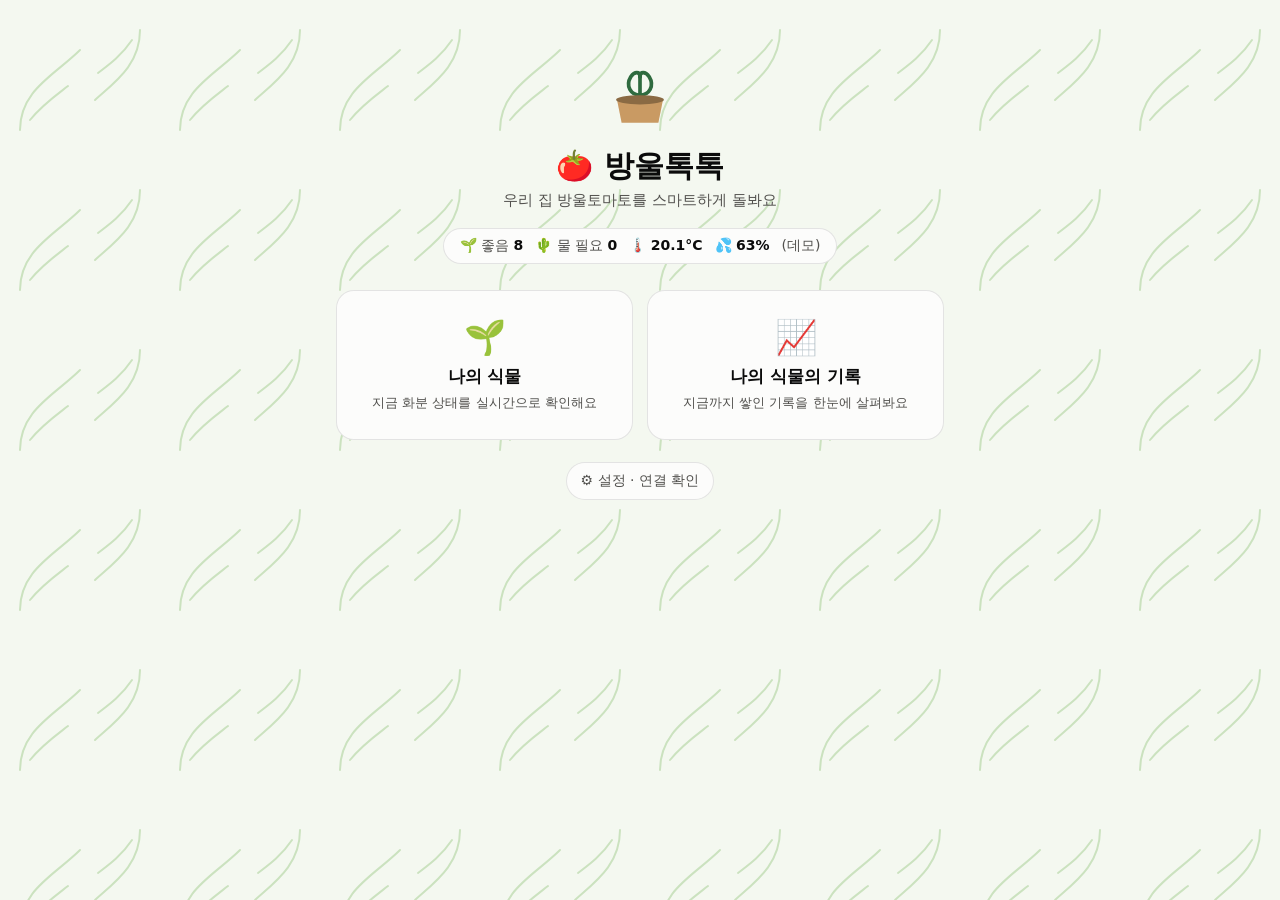
==== index.html @ c8c1d6bd "Add files via upload" ====
<!DOCTYPE html>
<html lang="ko">
<head>
<meta charset="UTF-8">
<meta name="viewport" content="width=device-width, initial-scale=1.0, viewport-fit=cover">
<title>방울톡톡</title>
<meta name="theme-color" content="#2f6b3f">
<link rel="manifest" href="manifest.json">
<link rel="icon" href="icons/icon-192.png">
<link rel="apple-touch-icon" href="icons/apple-touch-icon.png">
<meta name="apple-mobile-web-app-capable" content="yes">
<meta name="mobile-web-app-capable" content="yes">
<meta name="apple-mobile-web-app-title" content="방울톡톡">
<link rel="stylesheet" href="style.css">
</head>
<body>

<div class="home-wrap">
  <div class="home-hero">
    <svg viewBox="0 0 100 100" fill="none" aria-hidden="true">
      <path d="M50 60 C40 60 34 50 40 40 C44 34 50 34 50 40" stroke="#2f6b3f" stroke-width="4" stroke-linecap="round"/>
      <path d="M50 60 C60 60 66 50 60 40 C56 34 50 34 50 40" stroke="#2f6b3f" stroke-width="4" stroke-linecap="round"/>
      <line x1="50" y1="40" x2="50" y2="65" stroke="#2f6b3f" stroke-width="4" stroke-linecap="round"/>
      <path d="M25 65 L75 65 L70 90 L30 90 Z" fill="#c99a63"/>
      <ellipse cx="50" cy="65" rx="26" ry="5" fill="#8a6a43"/>
    </svg>
    <h1>🍅 방울톡톡</h1>
    <p class="home-tagline">우리 집 방울토마토를 스마트하게 돌봐요</p>
  </div>

  <a class="home-summary" id="homeSummary" href="plant.html">화분 상태 불러오는 중...</a>

  <div class="home-nav">
    <a class="nav-card" href="plant.html">
      <div class="nav-card-icon">🌱</div>
      <div class="nav-card-title">나의 식물</div>
      <div class="nav-card-desc">지금 화분 상태를 실시간으로 확인해요</div>
    </a>
    <a class="nav-card" href="records.html">
      <div class="nav-card-icon">📈</div>
      <div class="nav-card-title">나의 식물의 기록</div>
      <div class="nav-card-desc">지금까지 쌓인 기록을 한눈에 살펴봐요</div>
    </a>
  </div>

  <div class="home-footer-links">
    <a class="pill-link" href="settings.html">⚙️ 설정 · 연결 확인</a>
  </div>
</div>

<script src="config.js"></script>
<script src="data.js"></script>
<script>
async function loadSummary() {
  let data, demo = false;
  try { data = await fetchLatestByPot(); }
  catch (e) { data = getDemoLatest(); demo = true; }

  const counts = { dry: [], optimal: [], wet: [] };
  POT_IDS.forEach((id) => {
    const key = classifyMoisture(data[id]?.soil);
    if (counts[key]) counts[key].push(id);
  });

  const parts = [`🌱 좋음 <b>${counts.optimal.length}</b>`];
  parts.push(counts.dry.length ? `🌵 물 필요 <b>${counts.dry.join(", ")}</b>` : `🌵 물 필요 <b>0</b>`);
  if (counts.wet.length) parts.push(`💧 너무 많음 <b>${counts.wet.join(", ")}</b>`);
  const env = data._env || {};
  if (env.temp != null) parts.push(`🌡️ <b>${env.temp.toFixed(1)}°C</b>`);
  if (env.humidity != null) parts.push(`💦 <b>${env.humidity.toFixed(0)}%</b>`);
  if (demo) parts.push(`<span>(데모)</span>`);
  document.getElementById("homeSummary").innerHTML = parts.map((p) => `<span>${p}</span>`).join("");
}
startAutoRefresh(loadSummary);
</script>
</body>
</html>
---- style.css ----
/* ============================================================
   방울톡톡 공통 스타일 (모든 화면이 함께 사용)
   ============================================================ */
:root {
  --surface: #fcfcfb;
  --page: #f4f8f0;
  --ink: #0b0b0b;
  --ink-2: #52514e;
  --ink-3: #898781;
  --line: #e6e5df;
  --border: rgba(11, 11, 11, 0.10);

  --brand: #2f6b3f;
  --brand-soft: #eaf5e6;

  --good: #0ca30c;     --good-bg: #eaf7ea;     --good-ink: #006300;
  --serious: #ec835a;  --serious-bg: #fdf0ea;  --serious-ink: #a64a22;
  --critical: #d03b3b; --critical-bg: #fdeceb; --critical-ink: #b02a2a;
  --warning: #fab219;  --warning-bg: #fff6e0;  --warning-ink: #8a5a00;
}

* { box-sizing: border-box; }
html, body { margin: 0; padding: 0; }

body {
  font-family: "Pretendard", "Apple SD Gothic Neo", "Malgun Gothic", system-ui, sans-serif;
  color: var(--ink);
  background: var(--page);
  min-height: 100vh;
  -webkit-tap-highlight-color: transparent;
}

/* 은은한 잎사귀 무늬 배경 */
body::before {
  content: "";
  position: fixed;
  inset: 0;
  z-index: -1;
  background-color: var(--page);
  background-image: url("data:image/svg+xml,%3Csvg xmlns='http://www.w3.org/2000/svg' width='160' height='160' viewBox='0 0 160 160'%3E%3Cg fill='none' stroke='%23c7dfba' stroke-width='2' stroke-linecap='round'%3E%3Cpath d='M20 130 C20 90 55 75 80 50'/%3E%3Cpath d='M30 120 C42 105 55 96 68 86'/%3E%3Cpath d='M140 30 C140 65 115 82 95 100'/%3E%3Cpath d='M132 40 C122 55 110 64 98 73'/%3E%3C/g%3E%3C/svg%3E");
  background-size: 160px 160px;
  opacity: 0.9;
}

a { color: inherit; text-decoration: none; }
button { font: inherit; }

.page-wrap {
  max-width: 1100px;
  margin: 0 auto;
  padding: max(16px, env(safe-area-inset-top)) 16px max(24px, env(safe-area-inset-bottom));
}

/* ---------- 상단 바 ---------- */
.top-bar {
  display: flex;
  align-items: center;
  justify-content: space-between;
  gap: 10px;
  margin-bottom: 10px;
}

.pill-link {
  display: inline-flex;
  align-items: center;
  gap: 4px;
  font-size: 14px;
  color: var(--ink-2);
  border: 1px solid var(--border);
  background: var(--surface);
  padding: 8px 14px;
  border-radius: 20px;
  min-height: 38px;
}
.pill-link:hover { background: var(--brand-soft); }

h1 { margin: 0 0 4px; font-size: 24px; }
.desc { color: var(--ink-2); font-size: 14px; margin: 0 0 14px; }

/* ---------- 홈 ---------- */
.home-wrap {
  max-width: 640px;
  margin: 0 auto;
  padding: max(40px, env(safe-area-inset-top)) 16px 32px;
  text-align: center;
}
.home-hero svg { width: 92px; height: 92px; }
.home-hero h1 { font-size: 30px; margin: 10px 0 4px; }
.home-tagline { color: var(--ink-2); font-size: 15px; margin: 0 0 18px; }

.home-summary {
  display: inline-flex;
  flex-wrap: wrap;
  justify-content: center;
  gap: 6px 12px;
  font-size: 14px;
  background: var(--surface);
  border: 1px solid var(--border);
  border-radius: 999px;
  padding: 8px 16px;
  margin-bottom: 26px;
  color: var(--ink-2);
}
.home-summary b { color: var(--ink); }

.home-nav { display: grid; grid-template-columns: 1fr 1fr; gap: 14px; }

.nav-card {
  display: block;
  background: var(--surface);
  border: 1px solid var(--border);
  border-radius: 18px;
  padding: 26px 18px;
  transition: transform .15s ease, box-shadow .15s ease;
}
.nav-card:hover { transform: translateY(-2px); box-shadow: 0 8px 20px rgba(47,107,63,.12); }
.nav-card-icon { font-size: 34px; margin-bottom: 8px; }
.nav-card-title { font-size: 17px; font-weight: 700; margin-bottom: 6px; }
.nav-card-desc { font-size: 13px; color: var(--ink-2); line-height: 1.45; }

.home-footer-links { margin-top: 22px; }

/* ---------- 상태 표시줄 ---------- */
.status-bar {
  display: flex;
  flex-wrap: wrap;
  align-items: center;
  gap: 6px 12px;
  font-size: 13px;
  color: var(--ink-2);
  background: var(--surface);
  border: 1px solid var(--border);
  border-radius: 12px;
  padding: 10px 12px;
  margin-bottom: 12px;
}
.status-dot { display: inline-block; width: 9px; height: 9px; border-radius: 50%; margin-right: 6px; background: #bbb; vertical-align: 1px; }
.status-dot.live { background: var(--good); }
.status-dot.demo { background: var(--warning); }
.status-dot.error { background: var(--critical); }

.btn {
  border: 1px solid var(--border);
  background: var(--surface);
  border-radius: 10px;
  padding: 8px 14px;
  min-height: 38px;
  font-size: 14px;
  cursor: pointer;
  color: var(--ink);
}
.btn:hover { background: var(--brand-soft); }
.btn.primary { background: var(--brand); color: #fff; border-color: var(--brand); }
.btn.primary:hover { background: #255732; }
.btn.active { background: var(--brand); color: #fff; border-color: var(--brand); }
.status-bar .btn { margin-left: auto; padding: 6px 12px; min-height: 34px; font-size: 13px; }

/* ---------- 알림 배너 ---------- */
.alerts { display: grid; gap: 8px; margin-bottom: 12px; }
.alert {
  border-radius: 12px;
  padding: 12px 14px;
  font-size: 14px;
  line-height: 1.45;
  border: 1px solid transparent;
}
.alert b { font-weight: 700; }
.alert.critical { background: var(--critical-bg); color: var(--critical-ink); border-color: #f5c9c6; }
.alert.serious  { background: var(--serious-bg);  color: var(--serious-ink);  border-color: #f6d3c4; }
.alert.good     { background: var(--good-bg);     color: var(--good-ink);     border-color: #c9e9c9; }
.alert.warning  { background: var(--warning-bg);  color: var(--warning-ink);  border-color: #f6e0a8; }

/* ---------- 범례 ---------- */
.legend { display: flex; flex-wrap: wrap; gap: 6px 14px; margin: 0 0 14px; font-size: 12px; color: var(--ink-2); }
.legend span { display: flex; align-items: center; gap: 5px; }
.legend i { width: 10px; height: 10px; border-radius: 3px; display: inline-block; }

/* ---------- 나의 식물: 화분 카드 ---------- */
.grid { display: grid; grid-template-columns: repeat(auto-fill, minmax(220px, 1fr)); gap: 12px; }

.card {
  background: var(--surface);
  border: 1px solid var(--border);
  border-radius: 16px;
  padding: 14px;
  text-align: center;
}
.card.dry { border-color: #f1b9b5; box-shadow: 0 0 0 1px #f1b9b5 inset; }

.card-top { display: flex; flex-wrap: wrap; justify-content: space-between; align-items: center; gap: 4px; text-align: left; }
.pot-id { font-size: 17px; font-weight: 700; }
.group-tag { font-size: 11px; color: var(--ink-2); background: var(--brand-soft); padding: 2px 8px; border-radius: 10px; white-space: nowrap; }

.gauge { width: 100%; max-width: 130px; height: auto; display: block; margin: 6px auto 2px; }
.gauge-value { font-size: 22px; font-weight: 700; fill: var(--ink); }
.gauge-unit { font-size: 12px; font-weight: 600; fill: var(--ink-2); }
.gauge-sub { font-size: 10px; fill: var(--ink-3); }

.status-badge { display: inline-block; font-size: 12.5px; font-weight: 700; padding: 4px 10px; border-radius: 12px; margin: 4px 0 8px; }
.status-badge.dry { color: var(--critical-ink); background: var(--critical-bg); }
.status-badge.optimal { color: var(--good-ink); background: var(--good-bg); }
.status-badge.wet { color: var(--serious-ink); background: var(--serious-bg); }
.status-badge.unknown { color: var(--ink-3); background: #f2f1ee; }

.sub-values { display: flex; justify-content: center; flex-wrap: wrap; gap: 2px 10px; font-size: 12px; color: var(--ink-2); margin-bottom: 6px; }

.meta-row {
  display: flex;
  flex-wrap: wrap;
  justify-content: space-between;
  gap: 2px 8px;
  font-size: 12px;
  color: var(--ink-2);
  border-top: 1px solid var(--line);
  padding-top: 8px;
  text-align: left;
}
.meta-row .pumping { color: #1c5cab; font-weight: 700; }
.meta-row .old { color: var(--critical-ink); font-weight: 700; }

/* ---------- 기록 화면 ---------- */
.range-toggle { display: flex; flex-wrap: wrap; gap: 8px; margin-bottom: 14px; }
.records-grid { display: grid; grid-template-columns: repeat(auto-fill, minmax(290px, 1fr)); gap: 12px; margin-bottom: 20px; }
.record-card { background: var(--surface); border: 1px solid var(--border); border-radius: 16px; padding: 14px; }
.record-card-top { display: flex; justify-content: space-between; align-items: center; margin-bottom: 6px; gap: 6px; }

.chart-box { position: relative; }
.trend { width: 100%; height: auto; display: block; touch-action: pan-y; }
.axis-label { font-size: 9px; fill: var(--ink-3); }
.chart-empty { height: 120px; display: flex; align-items: center; justify-content: center; color: var(--ink-3); font-size: 13px; }
.chart-tip {
  position: absolute;
  top: -6px;
  background: var(--ink);
  color: #fff;
  font-size: 12px;
  padding: 4px 8px;
  border-radius: 6px;
  white-space: nowrap;
  pointer-events: none;
}

.stat-row { display: grid; grid-template-columns: repeat(4, 1fr); gap: 4px; font-size: 12px; color: var(--ink-2); border-top: 1px solid var(--line); margin-top: 8px; padding-top: 8px; text-align: center; }
.stat-row b { display: block; color: var(--ink); font-size: 14px; margin-top: 2px; }

.table-wrap { overflow-x: auto; -webkit-overflow-scrolling: touch; border-radius: 12px; border: 1px solid var(--border); }
table.data-table { width: 100%; border-collapse: collapse; background: var(--surface); font-size: 13px; }
table.data-table th, table.data-table td { padding: 8px 10px; border-bottom: 1px solid var(--line); text-align: left; white-space: nowrap; font-variant-numeric: tabular-nums; }
table.data-table th { color: var(--ink-2); font-weight: 600; background: var(--brand-soft); }

/* ---------- 설정 화면 ---------- */
.panel { background: var(--surface); border: 1px solid var(--border); border-radius: 16px; padding: 16px; margin-bottom: 14px; }
.panel h2 { font-size: 17px; margin: 0 0 4px; }
.panel .hint { font-size: 13px; color: var(--ink-2); margin: 0 0 14px; line-height: 1.5; }
.field { display: grid; grid-template-columns: 1fr auto; align-items: center; gap: 10px; padding: 10px 0; border-top: 1px solid var(--line); }
.field:first-of-type { border-top: none; }
.field label { font-size: 14px; font-weight: 600; }
.field small { display: block; font-weight: 400; color: var(--ink-3); font-size: 12px; margin-top: 2px; }
.field input, .field select {
  width: 110px;
  font: inherit;
  font-size: 16px;   /* 16px 미만이면 아이폰이 확대해버림 */
  padding: 8px 10px;
  border: 1px solid var(--border);
  border-radius: 10px;
  background: #fff;
  text-align: right;
}
.btn-row { display: flex; flex-wrap: wrap; gap: 8px; margin-top: 12px; align-items: center; }
.saved-msg { font-size: 13px; color: var(--good-ink); }
.kv { display: grid; grid-template-columns: auto 1fr; gap: 6px 14px; font-size: 13px; margin: 10px 0; }
.kv dt { color: var(--ink-2); }
.kv dd { margin: 0; font-weight: 600; word-break: break-all; }
.steps { margin: 6px 0 0; padding-left: 20px; font-size: 14px; line-height: 1.7; }

footer { margin: 22px auto 0; font-size: 12px; color: var(--ink-3); text-align: center; }


/* ---------- 환경(온도·습도·햇빛) ---------- */
.env-tiles { display: grid; grid-template-columns: repeat(4, 1fr); gap: 10px; margin-bottom: 14px; }
.env-tile { background: var(--surface); border: 1px solid var(--border); border-radius: 14px; padding: 12px 14px; }
.env-label { font-size: 12.5px; color: var(--ink-2); }
.env-value { font-size: 24px; font-weight: 700; margin-top: 2px; }
.env-value small { font-size: 13px; font-weight: 600; color: var(--ink-2); margin-left: 2px; }
.env-sub { font-size: 11.5px; color: var(--ink-3); margin-top: 2px; }

.section-title { font-size: 18px; margin: 26px 0 4px; }
.jump-links { display: flex; flex-wrap: wrap; gap: 8px; margin-bottom: 12px; }
.env-grid { display: grid; grid-template-columns: repeat(auto-fill, minmax(290px, 1fr)); gap: 12px; margin-bottom: 20px; }
.chart-legend { display: flex; flex-wrap: wrap; gap: 4px 12px; font-size: 12px; color: var(--ink-2); margin: 0 0 4px; }
.chart-legend i { display: inline-block; width: 12px; height: 3px; border-radius: 2px; vertical-align: middle; margin-right: 4px; }
.chart-current { font-size: 13px; color: var(--ink-2); }
.chart-current b { color: var(--ink); font-size: 15px; }
.tip-key { display: inline-block; width: 8px; height: 8px; border-radius: 2px; margin-right: 5px; }
.tip-time { color: #c3c2b7; font-size: 11px; }

@media (max-width: 760px) {
  .env-tiles { grid-template-columns: 1fr 1fr; }
}

/* ---------- 휴대폰 ---------- */
@media (max-width: 560px) {
  h1 { font-size: 21px; }
  .home-nav { grid-template-columns: 1fr; }
  .nav-card { padding: 20px 16px; display: grid; grid-template-columns: auto 1fr; text-align: left; gap: 2px 14px; align-items: center; }
  .nav-card-icon { grid-row: span 2; margin: 0; font-size: 30px; }
  .nav-card-title { margin: 0; }
  .grid { grid-template-columns: 1fr 1fr; gap: 10px; }
  .card { padding: 12px 10px; }
  .group-tag { font-size: 10px; padding: 2px 6px; }
  .gauge { max-width: 112px; }
  .records-grid { grid-template-columns: 1fr; }
}
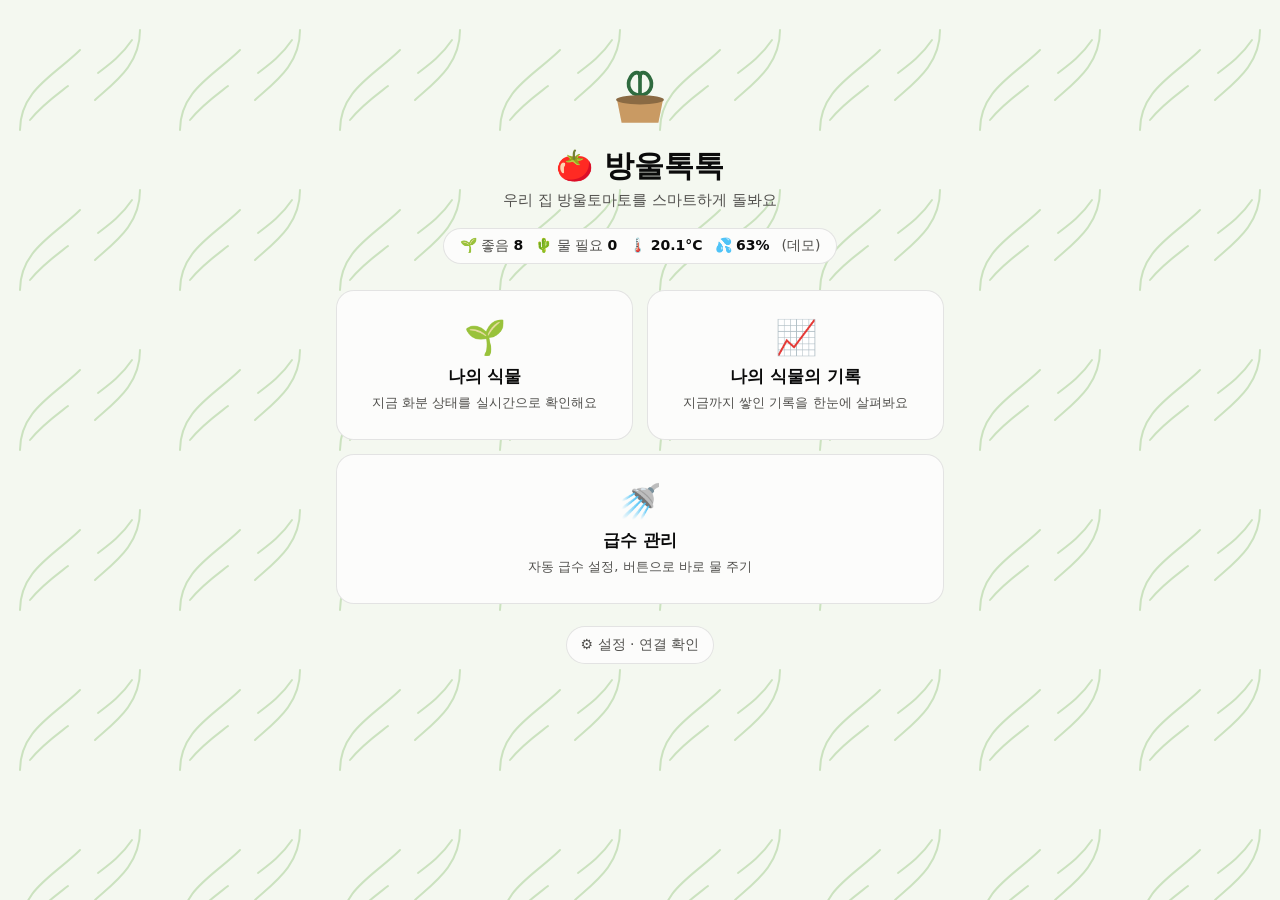
==== commit a3b3b74e: "Add files via upload" ====
--- a/index.html
+++ b/index.html
@@ -41,6 +41,11 @@
       <div class="nav-card-title">나의 식물의 기록</div>
       <div class="nav-card-desc">지금까지 쌓인 기록을 한눈에 살펴봐요</div>
     </a>
+    <a class="nav-card" href="water.html" style="grid-column: 1 / -1">
+      <div class="nav-card-icon">🚿</div>
+      <div class="nav-card-title">급수 관리</div>
+      <div class="nav-card-desc">자동 급수 설정, 버튼으로 바로 물 주기</div>
+    </a>
   </div>
 
   <div class="home-footer-links">
--- a/style.css
+++ b/style.css
@@ -20,6 +20,7 @@
 }
 
 * { box-sizing: border-box; }
+[hidden] { display: none !important; }
 html, body { margin: 0; padding: 0; }
 
 body {
@@ -311,3 +312,89 @@
   .gauge { max-width: 112px; }
   .records-grid { grid-template-columns: 1fr; }
 }
+
+/* ---------- 급수 관리 ---------- */
+.key-row { display: flex; flex-wrap: wrap; gap: 8px; align-items: center; }
+.key-row input {
+  flex: 1 1 200px; font: inherit; font-size: 16px; padding: 9px 12px;
+  border: 1px solid var(--border); border-radius: 10px; background: #fff;
+}
+.dev { font-size: 12.5px; }
+.dev.on { color: var(--good-ink); }
+.dev.off { color: var(--ink-3); }
+.opt-tag { font-size: 12px; font-weight: 600; color: var(--brand); background: var(--brand-soft); padding: 2px 8px; border-radius: 10px; vertical-align: 3px; }
+
+.water-grid { margin-bottom: 8px; }
+.water-card { display: flex; flex-direction: column; gap: 8px; }
+.water-card.no-pump { opacity: .72; }
+.water-soil { display: flex; align-items: baseline; justify-content: center; gap: 8px; margin-top: 2px; }
+.water-soil b { font-size: 26px; }
+.water-soil span { font-size: 12.5px; color: var(--ink-2); }
+.seg { display: grid; grid-template-columns: repeat(4, 1fr); gap: 4px; background: #f1f0ec; padding: 3px; border-radius: 10px; }
+.seg-btn { border: 0; background: transparent; border-radius: 8px; padding: 7px 0; font-size: 13px; cursor: pointer; color: var(--ink-2); min-height: 34px; }
+.seg-btn.on { background: #fff; color: var(--ink); font-weight: 700; box-shadow: 0 1px 2px rgba(0,0,0,.12); }
+.water-btn { width: 100%; min-height: 44px; font-size: 15px; font-weight: 700; }
+.btn:disabled { opacity: .45; cursor: not-allowed; }
+.no-pump-msg { font-size: 13px; color: var(--ink-3); padding: 12px 0; border: 1px dashed var(--line); border-radius: 10px; }
+.cmd-state { font-size: 12.5px; border-radius: 10px; padding: 7px 8px; line-height: 1.5; }
+.cmd-state small { display: block; color: var(--ink-3); font-size: 11.5px; }
+.cmd-state.wait { background: #e8f0fb; color: #1c4f94; }
+.cmd-state.done { background: var(--good-bg); color: var(--good-ink); }
+.cmd-state.warn { background: var(--warning-bg); color: var(--warning-ink); }
+.cmd-state.bad { background: var(--critical-bg); color: var(--critical-ink); }
+.cmd-state.muted { background: #f2f1ee; color: var(--ink-3); }
+.link-btn { border: 0; background: none; color: inherit; text-decoration: underline; cursor: pointer; font-size: 12.5px; padding: 0 4px; }
+
+.auto-list { display: grid; grid-template-columns: repeat(auto-fill, minmax(300px, 1fr)); gap: 12px; margin-bottom: 8px; }
+.auto-row { background: var(--surface); border: 1px solid var(--border); border-radius: 16px; padding: 14px; display: flex; flex-direction: column; gap: 10px; }
+.auto-row.on { border-color: #9fd09f; box-shadow: 0 0 0 1px #9fd09f inset; }
+.auto-head { display: flex; justify-content: space-between; align-items: center; gap: 8px; }
+.auto-head > div { display: flex; flex-wrap: wrap; align-items: center; gap: 6px; }
+.muted-tag { background: #f2f1ee; color: var(--ink-3); }
+.auto-now { font-size: 13.5px; color: var(--ink-2); line-height: 1.5; }
+.auto-fields { display: grid; grid-template-columns: repeat(3, 1fr); gap: 8px; }
+.auto-fields label { display: flex; flex-direction: column; gap: 4px; font-size: 12px; color: var(--ink-2); }
+.auto-fields input { font: inherit; font-size: 16px; padding: 8px; border: 1px solid var(--border); border-radius: 10px; background: #fff; width: 100%; text-align: right; }
+.auto-foot { display: flex; flex-wrap: wrap; justify-content: space-between; align-items: center; gap: 8px; min-height: 20px; }
+.btn-pair { display: inline-flex; gap: 6px; }
+.hint-line { font-size: 12px; color: var(--ink-3); }
+.alert.small { font-size: 12.5px; padding: 8px 10px; }
+
+.switch { position: relative; display: inline-block; width: 50px; height: 28px; flex: none; }
+.switch input { opacity: 0; width: 0; height: 0; }
+.switch .slider { position: absolute; inset: 0; background: #d5d4cf; border-radius: 28px; transition: background .15s; cursor: pointer; }
+.switch .slider::before { content: ""; position: absolute; width: 22px; height: 22px; left: 3px; top: 3px; background: #fff; border-radius: 50%; transition: transform .15s; box-shadow: 0 1px 2px rgba(0,0,0,.2); }
+.switch input:checked + .slider { background: var(--good); }
+.switch input:checked + .slider::before { transform: translateX(22px); }
+.switch input:disabled + .slider { opacity: .5; cursor: not-allowed; }
+.switch input:focus-visible + .slider { outline: 2px solid var(--brand); outline-offset: 2px; }
+
+@media (max-width: 560px) {
+  .auto-list { grid-template-columns: 1fr; }
+  .water-soil b { font-size: 22px; }
+  .seg-btn { font-size: 12px; }
+}
+
+/* ---------- 예약 급수 ---------- */
+.sched-form { margin-bottom: 10px; }
+.sched-grid { display: grid; grid-template-columns: 1fr 1.2fr 1fr 1.2fr; gap: 10px; }
+.sched-grid label { display: flex; flex-direction: column; gap: 4px; font-size: 12px; color: var(--ink-2); }
+.sched-grid select, .sched-grid input {
+  font: inherit; font-size: 16px; padding: 8px; border: 1px solid var(--border); border-radius: 10px; background: #fff; width: 100%; min-height: 40px;
+}
+.seg-2 { grid-template-columns: 1fr 1fr; }
+.day-chips { display: flex; flex-wrap: wrap; gap: 6px; margin-top: 10px; }
+.day-chip { border: 1px solid var(--border); background: #fff; border-radius: 999px; min-width: 42px; min-height: 36px; font-size: 14px; cursor: pointer; color: var(--ink-2); }
+.day-chip.on { background: var(--brand); border-color: var(--brand); color: #fff; font-weight: 700; }
+.sched-foot { display: flex; flex-wrap: wrap; justify-content: space-between; align-items: center; gap: 8px; margin-top: 12px; }
+.sched-list { display: grid; gap: 8px; margin-bottom: 8px; }
+.sched-row { display: grid; grid-template-columns: auto 1fr auto auto; align-items: center; gap: 12px;
+  background: var(--surface); border: 1px solid var(--border); border-radius: 14px; padding: 10px 14px; }
+.sched-row.off { opacity: .6; }
+.sched-desc { font-size: 14px; }
+.small-btn { min-height: 34px; padding: 6px 10px; font-size: 13px; }
+@media (max-width: 560px) {
+  .sched-grid { grid-template-columns: 1fr 1fr; }
+  .sched-row { grid-template-columns: auto 1fr auto; }
+  .sched-row .small-btn { grid-column: 2 / -1; justify-self: end; }
+}
